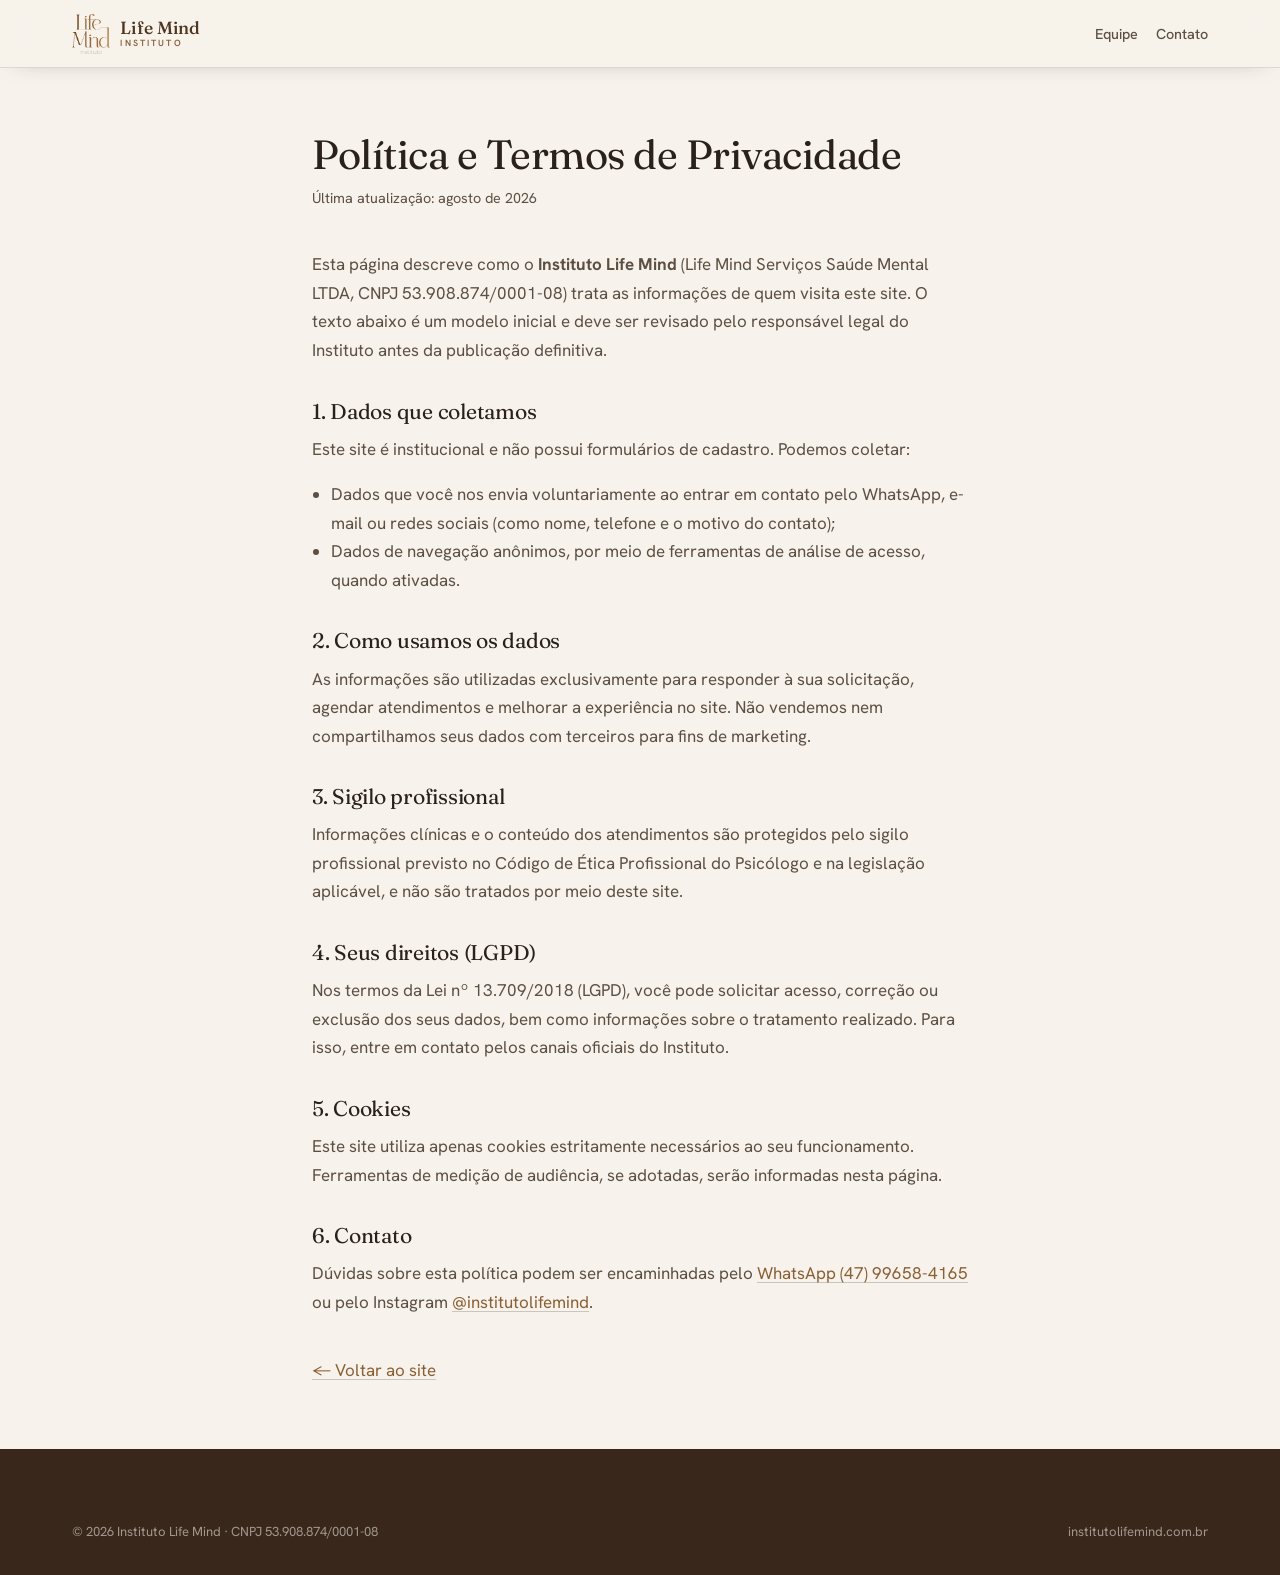
==== politica-de-privacidade.html @ fa9a7613 "Instituto Life Mind — nova versão do site Redesign estático (HTML/CSS/JS, sem build) do site institu" ====
<!doctype html>
<html lang="pt-BR">
<head>
<meta charset="utf-8">
<meta name="viewport" content="width=device-width, initial-scale=1">
<title>Política e Termos de Privacidade — Instituto Life Mind</title>
<meta name="description" content="Política de privacidade e termos de uso do site do Instituto Life Mind.">
<meta name="robots" content="noindex, follow">
<link rel="icon" href="assets/img/favicon-64.png" sizes="64x64" type="image/png">
<link rel="preconnect" href="https://fonts.googleapis.com">
<link rel="preconnect" href="https://fonts.gstatic.com" crossorigin>
<link href="https://fonts.googleapis.com/css2?family=Fraunces:opsz,wght@9..144,400;9..144,500&family=Hanken+Grotesk:wght@400;500;600&display=swap" rel="stylesheet">
<link rel="stylesheet" href="assets/css/site.css">
<style>
.legal{max-width:720px;margin-inline:auto;padding-block:clamp(2.5rem,6vw,4rem)}
.legal h1{font-size:var(--step-3);margin-bottom:.5rem}
.legal .updated{color:var(--ink-soft);font-size:.9rem;margin-bottom:2.5rem}
.legal h2{font-size:var(--step-1);margin:2.2rem 0 .7rem}
.legal p,.legal li{color:var(--ink-soft)}
.legal ul{padding-left:1.2rem}
.legal a{color:var(--bronze-700)}
</style>
</head>
<body>
<header class="site-header is-stuck">
  <div class="wrap site-header__bar">
    <a href="index.html" class="brand" aria-label="Instituto Life Mind — início">
      <img src="assets/img/logo.png" alt="" width="40" height="42">
      <span class="brand__name"><b>Life Mind</b><i>Instituto</i></span>
    </a>
    <nav class="nav nav--plain">
      <a href="index.html#equipe">Equipe</a>
      <a href="index.html#contato">Contato</a>
    </nav>
  </div>
</header>
<main class="legal wrap">
  <h1>Política e Termos de Privacidade</h1>
  <p class="updated">Última atualização: agosto de 2026</p>

  <p>Esta página descreve como o <strong>Instituto Life Mind</strong> (Life Mind Serviços Saúde Mental LTDA, CNPJ 53.908.874/0001-08) trata as informações de quem visita este site. O texto abaixo é um modelo inicial e deve ser revisado pelo responsável legal do Instituto antes da publicação definitiva.</p>

  <h2>1. Dados que coletamos</h2>
  <p>Este site é institucional e não possui formulários de cadastro. Podemos coletar:</p>
  <ul>
    <li>Dados que você nos envia voluntariamente ao entrar em contato pelo WhatsApp, e-mail ou redes sociais (como nome, telefone e o motivo do contato);</li>
    <li>Dados de navegação anônimos, por meio de ferramentas de análise de acesso, quando ativadas.</li>
  </ul>

  <h2>2. Como usamos os dados</h2>
  <p>As informações são utilizadas exclusivamente para responder à sua solicitação, agendar atendimentos e melhorar a experiência no site. Não vendemos nem compartilhamos seus dados com terceiros para fins de marketing.</p>

  <h2>3. Sigilo profissional</h2>
  <p>Informações clínicas e o conteúdo dos atendimentos são protegidos pelo sigilo profissional previsto no Código de Ética Profissional do Psicólogo e na legislação aplicável, e não são tratados por meio deste site.</p>

  <h2>4. Seus direitos (LGPD)</h2>
  <p>Nos termos da Lei nº 13.709/2018 (LGPD), você pode solicitar acesso, correção ou exclusão dos seus dados, bem como informações sobre o tratamento realizado. Para isso, entre em contato pelos canais oficiais do Instituto.</p>

  <h2>5. Cookies</h2>
  <p>Este site utiliza apenas cookies estritamente necessários ao seu funcionamento. Ferramentas de medição de audiência, se adotadas, serão informadas nesta página.</p>

  <h2>6. Contato</h2>
  <p>Dúvidas sobre esta política podem ser encaminhadas pelo <a href="https://wa.me/5547996584165" target="_blank" rel="noopener">WhatsApp (47) 99658-4165</a> ou pelo Instagram <a href="https://www.instagram.com/institutolifemind/" target="_blank" rel="noopener">@institutolifemind</a>.</p>

  <p style="margin-top:2.5rem"><a href="index.html">← Voltar ao site</a></p>
</main>
<footer class="site-footer">
  <div class="wrap"><div class="footer-legal" style="border:0;margin:0;padding:0">
    <span>© 2026 Instituto Life Mind · CNPJ 53.908.874/0001-08</span>
    <a href="index.html">institutolifemind.com.br</a>
  </div></div>
</footer>
</body>
</html>
---- assets/css/site.css ----
/* ============================================================= TOKENS */
:root{
  --ink:#2a211a;
  --ink-soft:#5c4f43;
  --brown-900:#38271a;
  --brown-800:#4e3620;
  --brown-700:#683b10;
  --bronze-700:#8a5f34;
  --bronze-600:#9a6b3c;
  --bronze-500:#af7f4a;
  --bronze-300:#cCA679;
  --sand:#ece0d0;
  --sand-soft:#f1e9dd;
  --paper:#f7f3ec;
  --white:#fff;
  --line:rgba(42,33,26,.13);
  --line-strong:rgba(42,33,26,.22);

  --maxw:1200px;
  --gutter:clamp(1.15rem,4.4vw,2rem);
  --sect:clamp(4rem,9vw,7rem);
  --radius:14px;
  --radius-sm:5px;
  --shadow:0 1px 2px rgba(42,33,26,.05),0 18px 40px -20px rgba(42,33,26,.22);
  --shadow-sm:0 1px 2px rgba(42,33,26,.05),0 8px 22px -14px rgba(42,33,26,.18);

  --f-display:"Fraunces",Georgia,"Times New Roman",serif;
  --f-body:"Hanken Grotesk",-apple-system,BlinkMacSystemFont,"Segoe UI",Roboto,sans-serif;

  --step--1:clamp(.8rem,.77rem + .12vw,.86rem);
  --step-0:1.0625rem;
  --step-1:clamp(1.15rem,1.09rem + .3vw,1.33rem);
  --step-2:clamp(1.4rem,1.28rem + .6vw,1.75rem);
  --step-3:clamp(1.85rem,1.6rem + 1.2vw,2.55rem);
  --step-4:clamp(2.4rem,1.9rem + 2.5vw,3.7rem);
}
/* ============================================================= RESET */
*,*::before,*::after{box-sizing:border-box}
html{-webkit-text-size-adjust:100%;scroll-behavior:smooth;overflow-x:clip}
@media (prefers-reduced-motion:reduce){html{scroll-behavior:auto}}
body{
  margin:0;background:var(--paper);color:var(--ink);
  font-family:var(--f-body);font-size:var(--step-0);line-height:1.68;
  font-weight:400;-webkit-font-smoothing:antialiased;
  text-underline-offset:.18em;overflow-x:hidden;
}
h1,h2,h3,h4{font-family:var(--f-display);font-weight:400;line-height:1.12;margin:0;
  letter-spacing:-.012em;font-optical-sizing:auto}
p{margin:0}
img{max-width:100%;display:block;height:auto}
a{color:inherit;text-decoration-color:var(--line-strong)}
button{font:inherit;color:inherit;cursor:pointer}
:focus-visible{outline:2.5px solid var(--bronze-600);outline-offset:3px;border-radius:3px}
::selection{background:var(--bronze-300);color:var(--brown-900)}

/* ============================================================= LAYOUT */
.wrap{max-width:var(--maxw);margin-inline:auto;padding-inline:var(--gutter)}
.wrap--wide{max-width:1320px}
.section{padding-block:var(--sect)}
.section--tint{background:var(--sand-soft)}
.section--dark{background:var(--brown-800);color:var(--sand-soft)}
.section--dark h2,.section--dark h3{color:#fff}
.eyebrow{
  font-family:var(--f-body);font-weight:600;font-size:var(--step--1);
  letter-spacing:.16em;text-transform:uppercase;color:var(--bronze-700);
  margin:0 0 1rem;display:flex;align-items:center;gap:.7em;
}
.eyebrow::before{content:"";width:1.8rem;height:1px;background:var(--bronze-500);flex:none}
.section--dark .eyebrow{color:var(--bronze-300)}
.section--dark .eyebrow::before{background:var(--bronze-300)}
.lead{font-size:var(--step-1);line-height:1.6;color:var(--ink-soft);max-width:46ch}
.section--dark .lead{color:rgba(247,243,236,.82)}
.sect-head{max-width:52ch;margin-bottom:clamp(2.5rem,5vw,3.75rem)}
.sect-head h2{font-size:var(--step-3)}
.sect-head h2+.lead,.sect-head h2+p{margin-top:1.1rem}

/* ============================================================= BUTTONS */
.btn{
  --bg:var(--brown-800);--fg:#fdf9f2;--bd:var(--brown-800);
  display:inline-flex;align-items:center;justify-content:center;gap:.55em;
  padding:.95em 1.5em;border:1px solid var(--bd);border-radius:999px;
  background:var(--bg);color:var(--fg);font-weight:600;font-size:.98rem;
  letter-spacing:.005em;text-decoration:none;
  transition:transform .16s ease,background-color .2s ease,box-shadow .2s ease;
  will-change:transform;
}
.btn svg{width:1.05em;height:1.05em;flex:none}
.btn:hover{transform:translateY(-2px);background:var(--brown-900);box-shadow:var(--shadow-sm)}
.btn:active{transform:translateY(0)}
.btn--ghost{--bg:transparent;--fg:var(--brown-800);--bd:var(--line-strong)}
.btn--ghost:hover{--bg:rgba(104,59,16,.06);background:rgba(104,59,16,.06)}
.btn--wa{--bg:var(--bronze-500);--bd:var(--bronze-500);--fg:#2a1c0c}
.btn--wa:hover{--bg:var(--bronze-600);background:var(--bronze-600)}
.section--dark .btn--ghost{--fg:#fdf9f2;--bd:rgba(255,255,255,.28)}
.section--dark .btn--ghost:hover{background:rgba(255,255,255,.09)}
@media (prefers-reduced-motion:reduce){.btn:hover{transform:none}}

.textlink{
  font-weight:600;color:var(--bronze-700);text-decoration:none;
  display:inline-flex;align-items:center;gap:.4em;
}
.textlink::after{content:"→";transition:transform .18s ease}
.textlink:hover::after{transform:translateX(4px)}
.section--dark .textlink{color:var(--bronze-300)}

/* ============================================================= HEADER */
.site-header{
  position:sticky;top:0;z-index:60;
  background:rgba(247,243,236,.97);
  border-bottom:1px solid transparent;transition:border-color .25s,background-color .25s,box-shadow .25s;
}
/* frosted glass only where no fixed drawer lives inside the header */
@media (min-width:961px){
  .site-header{background:rgba(247,243,236,.8);backdrop-filter:blur(12px);-webkit-backdrop-filter:blur(12px)}
}
.site-header.is-stuck{border-color:var(--line);box-shadow:0 6px 24px -18px rgba(42,33,26,.5)}
.site-header__bar{display:flex;align-items:center;gap:1.5rem;padding-block:.85rem;min-height:64px}
.brand{display:flex;align-items:center;gap:.65rem;text-decoration:none;flex:none}
.brand img{width:38px;height:auto}
.brand__name{display:flex;flex-direction:column;line-height:1}
.brand__name b{font-family:var(--f-display);font-weight:500;font-size:1.1rem;letter-spacing:.005em;color:var(--brown-800)}
.brand__name i{font-family:var(--f-body);font-style:normal;font-weight:600;font-size:.56rem;letter-spacing:.24em;
  text-transform:uppercase;color:var(--bronze-700);margin-top:3px}
.nav{margin-left:auto;display:flex;align-items:center;gap:1.9rem}
.nav a{text-decoration:none;font-weight:500;font-size:.96rem;color:var(--ink-soft);transition:color .16s}
.nav a:hover{color:var(--brown-800)}
.nav .btn{padding:.7em 1.15em;font-size:.9rem}
.nav-toggle{display:none}

/* compact top nav used on inner pages (no drawer) */
.nav--plain{margin-left:auto;gap:1.1rem}
.nav--plain a{font-size:.9rem}
@media (max-width:520px){.nav--plain a:not(.btn){display:none}}

@media (max-width:960px){
  .nav--drawer{position:fixed;inset:0 0 0 auto;width:min(84vw,340px);flex-direction:column;align-items:stretch;
    justify-content:center;gap:1.4rem;background:var(--paper);padding:2rem;
    transform:translateX(100%);transition:transform .34s cubic-bezier(.4,0,.2,1),visibility .34s;
    visibility:hidden;box-shadow:-30px 0 60px -30px rgba(42,33,26,.4)}
  .nav--drawer.is-open{transform:translateX(0);visibility:visible}
  .nav--drawer a{font-size:1.18rem;font-family:var(--f-display)}
  .nav--drawer .btn{margin-top:.5rem;font-family:var(--f-body)}
  .nav-toggle{display:inline-flex;margin-left:auto;background:none;border:0;padding:.4rem;
    flex-direction:column;gap:5px;z-index:70}
  .nav-toggle span{width:24px;height:2px;background:var(--brown-800);transition:.28s;border-radius:2px}
  .nav-toggle.is-open span:nth-child(1){transform:translateY(7px) rotate(45deg)}
  .nav-toggle.is-open span:nth-child(2){opacity:0}
  .nav-toggle.is-open span:nth-child(3){transform:translateY(-7px) rotate(-45deg)}
  .scrim{position:fixed;inset:0;background:rgba(42,33,26,.42);opacity:0;pointer-events:none;
    transition:opacity .3s;z-index:58}
  .scrim.is-open{opacity:1;pointer-events:auto}
  @media (prefers-reduced-motion:reduce){.nav--drawer{transition:none}}
}

/* ============================================================= HERO */
.hero{position:relative;padding-block:clamp(2.5rem,6vw,4.5rem) clamp(3.5rem,7vw,5.5rem)}
.hero__grid{display:grid;grid-template-columns:1.05fr .95fr;gap:clamp(2rem,5vw,4rem);align-items:center}
.hero__title{font-size:var(--step-4);margin:.4rem 0 0;max-width:15ch}
.hero__title em{font-style:italic;color:var(--bronze-700)}
.hero__rule{width:64px;height:2px;background:var(--bronze-500);margin:1.5rem 0;border-radius:2px}
.hero__lead{font-size:var(--step-1);color:var(--ink-soft);max-width:40ch;line-height:1.58}
.hero__cta{display:flex;flex-wrap:wrap;gap:.8rem;margin-top:2rem}
.hero__trust{display:flex;flex-wrap:wrap;gap:.6rem 1.4rem;margin-top:2.2rem;
  font-size:.9rem;color:var(--ink-soft);align-items:center}
.hero__trust span{display:inline-flex;align-items:center;gap:.5em}
.hero__trust .stars{color:var(--bronze-600);letter-spacing:.08em;font-size:.95em}
.hero__trust b{color:var(--brown-800);font-weight:700}
.hero__media{position:relative;align-self:center}
.hero__media picture{display:block}
.hero__media img{width:100%;aspect-ratio:11/10;object-fit:cover;object-position:50% 26%;
  border-radius:var(--radius);box-shadow:var(--shadow);border:1px solid var(--line)}
.hero__badge{position:absolute;left:-16px;bottom:20px;background:var(--white);
  border:1px solid var(--line);border-radius:12px;padding:.85rem 1.1rem;box-shadow:var(--shadow-sm);
  font-size:.8rem;line-height:1.32;max-width:250px;display:flex;gap:.8rem;align-items:center}
.hero__badge b{font-family:var(--f-display);font-size:2.1rem;color:var(--brown-800);line-height:1;flex:none}
@media (max-width:860px){
  .hero__grid{grid-template-columns:1fr;gap:2.4rem}
  .hero__media{order:-1;min-height:0}
  .hero__media img{aspect-ratio:16/11;height:auto}
  .hero__lead,.hero__title{max-width:none}
  .hero__badge{left:auto;right:8px;bottom:8px;max-width:60%}
}
@media (max-width:560px){.hero__badge{display:none}}

/* ============================================================= ABOUT */
.about__grid{display:grid;grid-template-columns:1fr 1fr;gap:clamp(2rem,5vw,4.5rem);align-items:center}
.about__body p+p{margin-top:1.1rem;color:var(--ink-soft)}
.about__body .eyebrow+p{color:var(--ink);font-size:var(--step-1);line-height:1.5;
  font-family:var(--f-display);letter-spacing:-.01em}
.about__collage{display:grid;grid-template-columns:1fr 1fr;gap:.9rem}
.about__collage picture{display:block;border-radius:10px;overflow:hidden;border:1px solid var(--line);
  box-shadow:var(--shadow-sm)}
.about__collage img{width:100%;height:100%;object-fit:cover;aspect-ratio:1}
.about__collage picture:nth-child(2){margin-top:2rem}
.about__collage picture:nth-child(3){margin-top:-2rem}
.stats{display:grid;grid-template-columns:repeat(4,1fr);gap:1.5rem;margin-top:clamp(3rem,6vw,4.5rem);
  border-top:1px solid var(--line);padding-top:2.2rem}
.stat b{display:block;font-family:var(--f-display);font-size:clamp(1.7rem,1.3rem+1.4vw,2.4rem);
  color:var(--brown-800);line-height:1}
.stat span{font-size:.86rem;color:var(--ink-soft);display:block;margin-top:.5rem}
@media (max-width:800px){
  .about__grid{grid-template-columns:1fr;gap:2.5rem}
  .stats{grid-template-columns:1fr 1fr;gap:1.5rem 1rem}
}

/* ============================================================= SPECIALTIES */
.spec-grid{display:grid;grid-template-columns:repeat(4,1fr);gap:1px;background:var(--line);
  border:1px solid var(--line);border-radius:var(--radius);overflow:hidden}
.spec{background:var(--paper);padding:1.7rem 1.5rem 1.9rem;display:flex;flex-direction:column;gap:.7rem;
  transition:background-color .2s}
.spec:hover{background:var(--white)}
.spec__ic{width:34px;height:34px;color:var(--bronze-600)}
.spec h3{font-size:var(--step-1);letter-spacing:-.01em}
.spec p{font-size:.92rem;color:var(--ink-soft);line-height:1.55}
.spec-note{margin-top:1.5rem;font-size:.94rem;color:var(--ink-soft)}
@media (max-width:1000px){.spec-grid{grid-template-columns:repeat(2,1fr)}}
@media (max-width:520px){.spec-grid{grid-template-columns:1fr}}

/* ============================================================= MATCHER (signature) */
.matcher{background:var(--brown-800);color:var(--sand-soft);border-radius:var(--radius);
  padding:clamp(1.8rem,4vw,3.2rem);box-shadow:var(--shadow)}
.matcher__q{margin-bottom:1.9rem}
.matcher__q:last-of-type{margin-bottom:0}
.matcher__q > p{font-family:var(--f-display);font-size:var(--step-1);margin-bottom:1rem;color:#fff}
.matcher__q > p small{font-family:var(--f-body);font-size:.8rem;font-weight:600;letter-spacing:.1em;
  text-transform:uppercase;color:var(--bronze-300);display:block;margin-bottom:.3rem}
.chips{display:flex;flex-wrap:wrap;gap:.6rem}
.chip{background:rgba(255,255,255,.06);border:1px solid rgba(255,255,255,.2);color:#fdf9f2;
  padding:.6em 1.1em;border-radius:999px;font-size:.92rem;font-weight:500;transition:.16s}
.chip:hover{border-color:var(--bronze-300);background:rgba(255,255,255,.12)}
.chip[aria-pressed="true"],.chip.is-on{background:var(--bronze-500);border-color:var(--bronze-500);
  color:#2a1c0c;font-weight:600}
.matcher__out{margin-top:2.2rem;border-top:1px solid rgba(255,255,255,.16);padding-top:1.8rem}
.matcher__out[hidden]{display:none}
.matcher__out h3{color:#fff;font-size:var(--step-1);margin-bottom:.3rem}
.matcher__out .muted{color:rgba(247,243,236,.7);font-size:.92rem;margin-bottom:1.3rem}
.match-list{display:grid;grid-template-columns:repeat(auto-fill,minmax(210px,1fr));gap:1rem}
.match-card{background:rgba(255,255,255,.05);border:1px solid rgba(255,255,255,.14);border-radius:10px;
  padding:1rem;display:flex;gap:.85rem;align-items:center;text-decoration:none;color:#fdf9f2;
  transition:.18s}
.match-card:hover{background:rgba(255,255,255,.1);transform:translateY(-2px)}
.match-card img{width:52px;height:52px;border-radius:50%;object-fit:cover;object-position:top;flex:none;
  border:1px solid rgba(255,255,255,.2)}
.match-card b{font-family:var(--f-display);font-weight:500;font-size:1.02rem;display:block}
.match-card span{font-size:.8rem;color:rgba(247,243,236,.72);display:-webkit-box;
  -webkit-line-clamp:2;-webkit-box-orient:vertical;overflow:hidden}
.matcher__fallback{margin-top:1.4rem;font-size:.92rem;color:rgba(247,243,236,.8)}
@media (prefers-reduced-motion:reduce){.match-card:hover{transform:none}}

/* ============================================================= TEAM */
.team-grid{display:grid;grid-template-columns:repeat(4,1fr);gap:clamp(1rem,2.5vw,1.7rem)}
.member{display:flex;flex-direction:column;text-decoration:none;color:inherit;
  background:var(--white);border:1px solid var(--line);border-radius:var(--radius);overflow:hidden;
  transition:transform .2s ease,box-shadow .2s ease}
.member:hover{transform:translateY(-4px);box-shadow:var(--shadow)}
.member__ph{aspect-ratio:261/340;overflow:hidden;background:var(--sand)}
.member__ph img{width:100%;height:100%;object-fit:cover;object-position:top center}
.member__b{padding:1.1rem 1.15rem 1.3rem;display:flex;flex-direction:column;gap:.35rem;flex:1}
.member__b h3{font-size:1.16rem;font-weight:500}
.member__role{font-size:.8rem;font-weight:600;letter-spacing:.06em;text-transform:uppercase;
  color:var(--bronze-700)}
.member__appr{font-family:var(--f-display);font-style:italic;font-size:.98rem;color:var(--ink-soft)}
.member__pub{margin-top:.2rem;font-size:.82rem;color:var(--ink-soft)}
.member__more{margin-top:auto;padding-top:.8rem;font-size:.86rem;font-weight:600;color:var(--bronze-700);
  display:inline-flex;align-items:center;gap:.4em}
.member:hover .member__more{gap:.7em}
@media (max-width:1000px){.team-grid{grid-template-columns:repeat(3,1fr)}}
@media (max-width:720px){.team-grid{grid-template-columns:repeat(2,1fr);gap:.9rem}
  .member__b{padding:.85rem .9rem 1rem}.member__b h3{font-size:1.02rem}}
@media (max-width:360px){.team-grid{grid-template-columns:1fr}}
@media (prefers-reduced-motion:reduce){.member:hover{transform:none}}

/* ============================================================= STEPS */
.steps{counter-reset:step;display:grid;grid-template-columns:repeat(4,1fr);gap:clamp(1.2rem,3vw,2rem)}
.step{position:relative;padding-top:2.7rem}
.step::before{counter-increment:step;content:counter(step,decimal-leading-zero);
  position:absolute;top:0;left:0;font-family:var(--f-display);font-size:1.1rem;color:var(--bronze-600);
  font-weight:500}
.step::after{content:"";position:absolute;top:.55rem;left:2.4rem;right:-1rem;height:1px;
  background:var(--line-strong)}
.step:last-child::after{display:none}
.step h3{font-size:var(--step-1);margin-bottom:.5rem;font-weight:500}
.step p{font-size:.93rem;color:var(--ink-soft);line-height:1.55}
@media (max-width:820px){
  .steps{grid-template-columns:1fr;gap:0}
  .step{padding:0 0 1.8rem 2.8rem}
  .step::before{top:.1rem}
  .step::after{top:1.6rem;bottom:0;left:.5rem;right:auto;width:1px;height:auto}
  .step:last-child{padding-bottom:0}
}

/* ============================================================= FEATURES */
.feat-grid{display:grid;grid-template-columns:repeat(3,1fr);gap:1.5rem 2rem}
.feat{display:flex;flex-direction:column;gap:.5rem;padding-top:1.3rem;
  border-top:1px solid rgba(255,255,255,.18)}
.feat h3{font-size:1.12rem;font-weight:500;color:#fff}
.feat p{font-size:.92rem;color:rgba(247,243,236,.78);line-height:1.55}
@media (max-width:900px){.feat-grid{grid-template-columns:1fr 1fr}}
@media (max-width:560px){.feat-grid{grid-template-columns:1fr}}

/* ============================================================= MODES */
.modes{display:grid;grid-template-columns:1fr 1fr;gap:1.5rem}
.mode{border:1px solid var(--line);border-radius:var(--radius);overflow:hidden;background:var(--white)}
.mode__img{aspect-ratio:16/8;overflow:hidden;background:var(--sand)}
.mode__img img{width:100%;height:100%;object-fit:cover}
.mode__b{padding:1.6rem}
.mode__b h3{font-size:var(--step-2);margin-bottom:.6rem}
.mode__b p{color:var(--ink-soft);font-size:.96rem}
.mode__b ul{margin:1rem 0 0;padding:0;list-style:none;display:flex;flex-direction:column;gap:.5rem}
.mode__b li{font-size:.9rem;padding-left:1.4rem;position:relative;color:var(--ink-soft)}
.mode__b li::before{content:"";position:absolute;left:0;top:.55em;width:.5rem;height:.5rem;
  border-radius:50%;background:var(--bronze-500)}
@media (max-width:760px){.modes{grid-template-columns:1fr}}

/* ============================================================= REVIEWS */
.rev-top{display:flex;flex-wrap:wrap;align-items:flex-end;gap:1.5rem;justify-content:space-between;
  margin-bottom:2.5rem}
.rev-score{display:flex;align-items:center;gap:1rem}
.rev-score b{font-family:var(--f-display);font-size:3rem;color:var(--brown-800);line-height:1}
.rev-score .stars{color:var(--bronze-500);font-size:1.1rem;letter-spacing:.1em}
.rev-score span{font-size:.9rem;color:var(--ink-soft);display:block;margin-top:.2rem}
.rev-grid{columns:3;column-gap:1.5rem}
.review{break-inside:avoid;margin-bottom:1.5rem;background:var(--white);border:1px solid var(--line);
  border-radius:12px;padding:1.5rem 1.5rem 1.3rem}
.review .stars{display:block;color:var(--bronze-500);font-size:.8rem;letter-spacing:.14em;line-height:1}
.review p{margin:.85rem 0 1.1rem;font-size:.95rem;line-height:1.6}
.review footer{font-size:.85rem;color:var(--ink-soft);display:flex;justify-content:space-between;gap:1rem}
.review footer b{color:var(--ink);font-weight:600}
@media (max-width:1000px){.rev-grid{columns:2}}
@media (max-width:640px){.rev-grid{columns:1}}

/* ============================================================= LOCATION */
.loc-grid{display:grid;grid-template-columns:1fr 1.1fr;gap:clamp(1.5rem,4vw,3rem);align-items:start}
.loc-facts{display:flex;flex-direction:column;gap:1.4rem}
.loc-fact{display:flex;gap:.9rem}
.loc-fact svg{width:20px;height:20px;color:var(--bronze-600);flex:none;margin-top:.2rem}
.loc-fact b{display:block;font-weight:600;margin-bottom:.15rem;font-size:.95rem}
.loc-fact p{font-size:.9rem;color:var(--ink-soft)}
.loc-map{position:relative;border-radius:var(--radius);overflow:hidden;border:1px solid var(--line);
  background:var(--sand);aspect-ratio:4/3;box-shadow:var(--shadow-sm)}
.loc-map iframe{width:100%;height:100%;border:0;display:block}
.loc-map__facade{position:absolute;inset:0;display:flex;flex-direction:column;align-items:center;
  justify-content:center;gap:.9rem;text-align:center;padding:1.5rem;border:0;width:100%;
  background:
    repeating-linear-gradient(90deg,transparent 0 46px,rgba(104,59,16,.07) 46px 48px),
    repeating-linear-gradient(0deg,transparent 0 46px,rgba(104,59,16,.07) 46px 48px),
    linear-gradient(160deg,#efe4d4,#e7d8c2);
  transition:background-color .2s}
.loc-map__facade::after{content:"";position:absolute;left:50%;top:calc(50% - 34px);width:2px;height:120px;
  transform:translateX(-50%) rotate(28deg);background:rgba(104,59,16,.14)}
.loc-map__facade svg{width:38px;height:38px;color:var(--brown-700);position:relative;
  filter:drop-shadow(0 4px 8px rgba(42,33,26,.25))}
.loc-map__facade p{font-size:.88rem;color:var(--brown-800);max-width:26ch;position:relative}
.loc-map__facade p strong{display:inline-block;background:var(--brown-800);color:#fdf9f2;
  padding:.5em 1.1em;border-radius:999px;font-weight:600;margin-bottom:.4rem}
.loc-map__facade:hover p strong{background:var(--brown-900)}
@media (max-width:800px){.loc-grid{grid-template-columns:1fr}}

/* ============================================================= FAQ */
.faq{max-width:760px;margin-inline:auto}
.faq details{border-bottom:1px solid var(--line)}
.faq summary{list-style:none;cursor:pointer;padding:1.35rem 2.5rem 1.35rem 0;position:relative;
  font-family:var(--f-display);font-size:var(--step-1);color:var(--brown-900)}
.faq summary::-webkit-details-marker{display:none}
.faq summary::after{content:"+";position:absolute;right:.2rem;top:50%;transform:translateY(-50%);
  font-family:var(--f-body);font-size:1.4rem;color:var(--bronze-600);transition:transform .25s}
.faq details[open] summary::after{transform:translateY(-50%) rotate(45deg)}
.faq details > div{padding:0 0 1.5rem;color:var(--ink-soft);font-size:.98rem;max-width:64ch}

/* ============================================================= FINAL CTA */
.final{text-align:center}
.final h2{font-size:var(--step-3);margin-bottom:1rem}
.final p{max-width:44ch;margin:0 auto 2rem;color:rgba(247,243,236,.82)}
.final .hero__cta{justify-content:center}

/* ============================================================= FOOTER */
.site-footer{background:var(--brown-900);color:rgba(247,243,236,.72);padding-block:clamp(3rem,6vw,4.5rem) 2rem;
  font-size:.9rem}
.footer-grid{display:grid;grid-template-columns:1.4fr 1fr 1fr 1.2fr;gap:2rem}
.site-footer img{width:120px;margin-bottom:1rem}
.site-footer p{line-height:1.6}
.site-footer h4{font-family:var(--f-body);font-weight:600;font-size:.78rem;letter-spacing:.14em;
  text-transform:uppercase;color:var(--bronze-300);margin-bottom:1rem}
.site-footer ul{list-style:none;padding:0;margin:0;display:flex;flex-direction:column;gap:.6rem}
.site-footer a{text-decoration:none;transition:color .16s}
.site-footer a:hover{color:#fff}
.footer-legal{border-top:1px solid rgba(255,255,255,.12);margin-top:2.5rem;padding-top:1.5rem;
  display:flex;flex-wrap:wrap;gap:.5rem 1.5rem;justify-content:space-between;font-size:.82rem;
  color:rgba(247,243,236,.55)}
@media (max-width:820px){.footer-grid{grid-template-columns:1fr 1fr}}
@media (max-width:480px){.footer-grid{grid-template-columns:1fr}}

/* ============================================================= REVEAL */
.reveal{opacity:0;transform:translateY(16px);transition:opacity .7s ease,transform .7s ease;
  transition-delay:calc(var(--i,0)*70ms)}
.reveal.is-in{opacity:1;transform:none}
@media (prefers-reduced-motion:reduce){.reveal{opacity:1;transform:none;transition:none}}

.skip{position:absolute;left:-999px;top:0;background:var(--brown-800);color:#fff;padding:.7rem 1.2rem;
  border-radius:0 0 8px 0;z-index:100}
.skip:focus{left:0}

/* floating whatsapp */
.wa-float{position:fixed;right:1.1rem;bottom:1.1rem;z-index:55;width:54px;height:54px;border-radius:50%;
  background:var(--bronze-500);color:#2a1c0c;display:flex;align-items:center;justify-content:center;
  box-shadow:var(--shadow);text-decoration:none;
  transition:transform .18s ease,opacity .3s ease,visibility .3s}
.wa-float:not(.is-shown){opacity:0;visibility:hidden;transform:translateY(12px)}
.wa-float:hover{transform:scale(1.07)}
.wa-float svg{width:26px;height:26px}
@media (prefers-reduced-motion:reduce){.wa-float:hover{transform:none}}
/* ============================================================= UTIL */
.sr-only{position:absolute;width:1px;height:1px;padding:0;margin:-1px;overflow:hidden;
  clip:rect(0 0 0 0);white-space:nowrap;border:0}

/* ============================================================= PROFILE PAGE */
.profile{padding-block:clamp(2rem,5vw,3.5rem) var(--sect)}
.crumb{font-size:.85rem;color:var(--ink-soft);margin-bottom:2rem}
.crumb a{color:var(--bronze-700);text-decoration:none}
.crumb a:hover{text-decoration:underline}
.profile__grid{display:grid;grid-template-columns:262px 1fr;gap:clamp(1.8rem,5vw,3.5rem);align-items:start}
.profile__ph{position:sticky;top:88px}
.profile__ph img{width:100%;border-radius:var(--radius);border:1px solid var(--line);box-shadow:var(--shadow);
  aspect-ratio:261/360;object-fit:cover;object-position:top center;background:var(--sand)}
.profile__role{font-size:.8rem;font-weight:600;letter-spacing:.14em;text-transform:uppercase;
  color:var(--bronze-700);margin-bottom:.6rem}
.profile h1{font-size:var(--step-3);margin-bottom:.6rem}
.profile__appr{font-family:var(--f-display);font-style:italic;font-size:var(--step-1);color:var(--ink-soft);
  margin-bottom:1.6rem}
.profile__tags{display:flex;flex-wrap:wrap;gap:.5rem;margin-bottom:1.8rem}
.tag{background:var(--sand-soft);border:1px solid var(--line);border-radius:999px;padding:.4em 1em;
  font-size:.83rem;color:var(--ink-soft)}
.profile__bio p{margin-bottom:1.1rem;color:var(--ink-soft)}
.profile__bio p:first-child{color:var(--ink);font-size:var(--step-1);font-family:var(--f-display);
  line-height:1.5;letter-spacing:-.01em}
.profile__quote{border-left:2px solid var(--bronze-500);padding:.3rem 0 .3rem 1.3rem;margin:1.8rem 0;
  font-family:var(--f-display);font-style:italic;font-size:var(--step-1);color:var(--brown-800);line-height:1.5}
.profile__cta{margin-top:2rem;display:flex;flex-wrap:wrap;gap:.8rem}
.profile__back{display:inline-block;margin-top:2.5rem;font-weight:600;color:var(--bronze-700);
  text-decoration:none}
.profile__back:hover{text-decoration:underline}
@media (max-width:720px){
  .profile__grid{grid-template-columns:1fr}
  .profile__ph{position:static;max-width:260px}
}
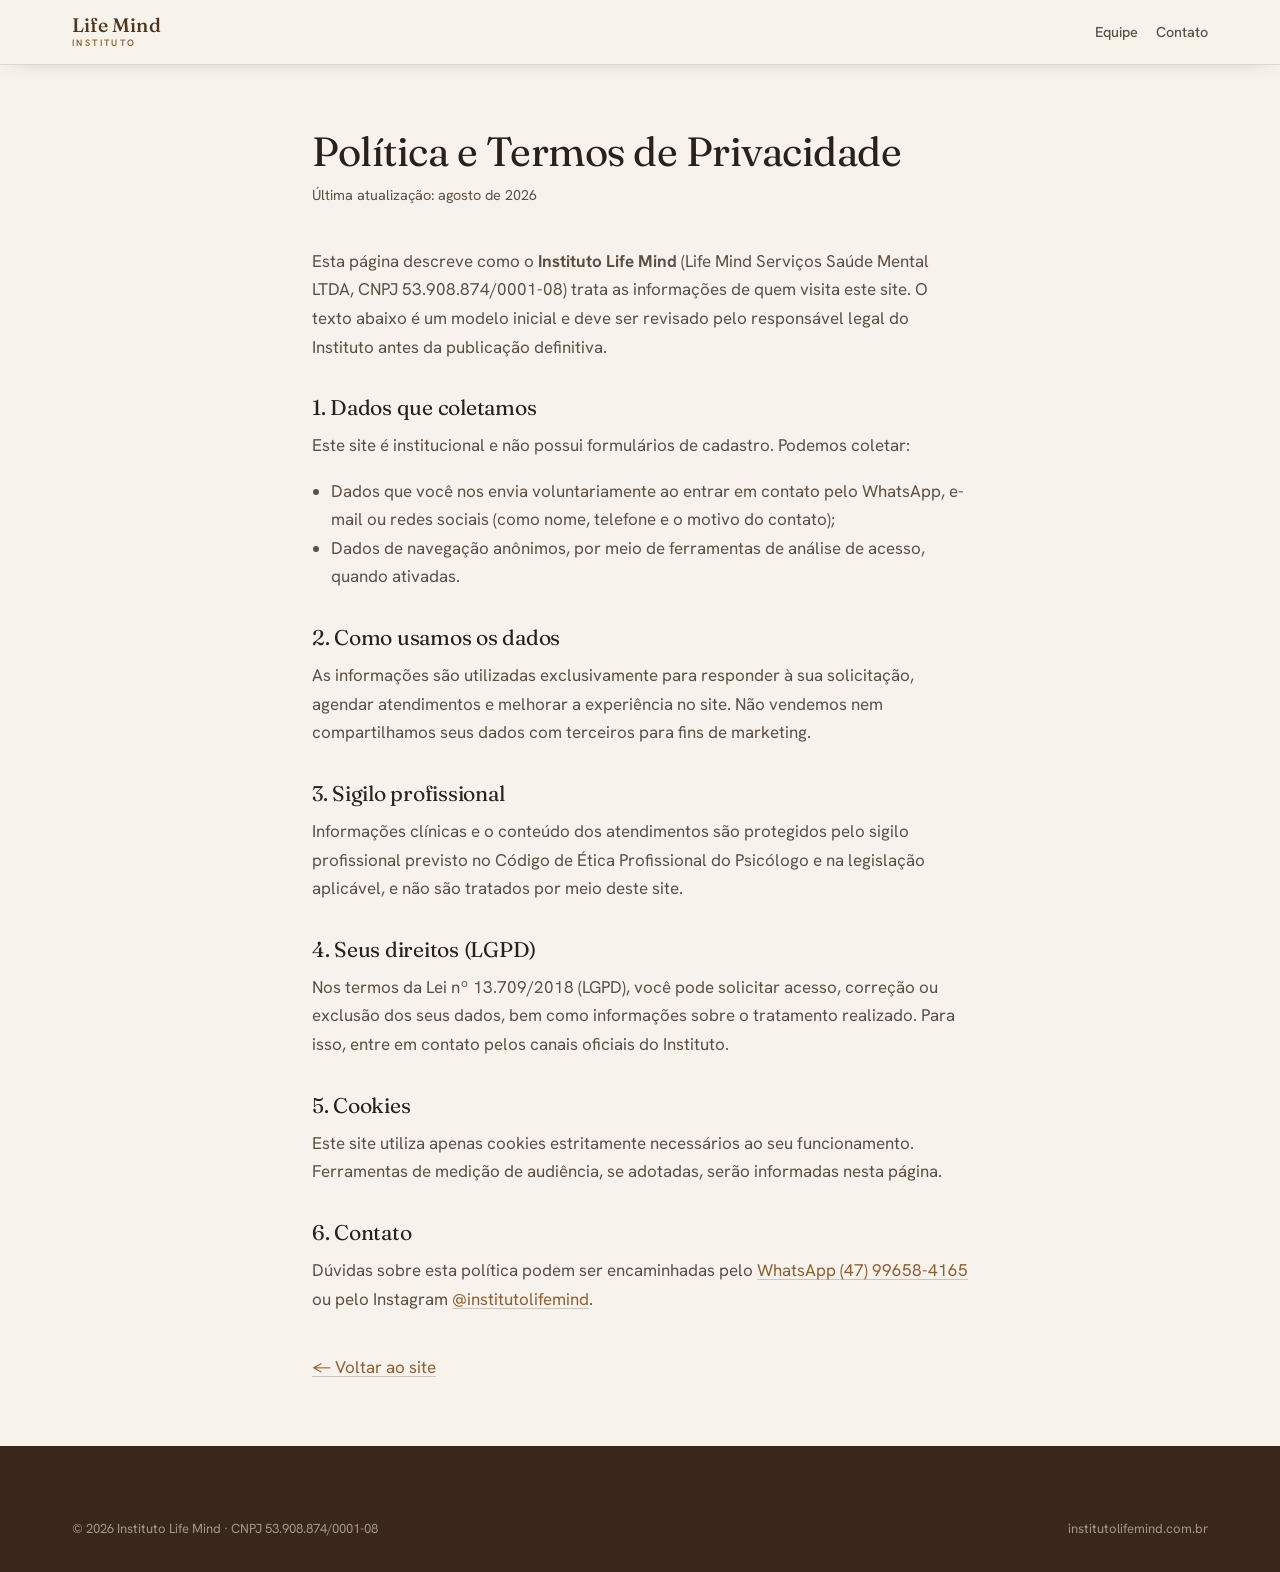
==== commit 4a4998b5: "Responsividade + hero mostra a equipe inteira - Hero: foto da equipe sempre completa (nada cortado) " ====
--- a/politica-de-privacidade.html
+++ b/politica-de-privacidade.html
@@ -25,7 +25,6 @@
 <header class="site-header is-stuck">
   <div class="wrap site-header__bar">
     <a href="index.html" class="brand" aria-label="Instituto Life Mind — início">
-      <img src="assets/img/logo.png" alt="" width="40" height="42">
       <span class="brand__name"><b>Life Mind</b><i>Instituto</i></span>
     </a>
     <nav class="nav nav--plain">
--- a/assets/css/site.css
+++ b/assets/css/site.css
@@ -57,6 +57,7 @@
 .wrap{max-width:var(--maxw);margin-inline:auto;padding-inline:var(--gutter)}
 .wrap--wide{max-width:1320px}
 .section{padding-block:var(--sect)}
+section[id],.hero[id]{scroll-margin-top:84px}
 .section--tint{background:var(--sand-soft)}
 .section--dark{background:var(--brown-800);color:var(--sand-soft)}
 .section--dark h2,.section--dark h3{color:#fff}
@@ -115,11 +116,11 @@
 }
 .site-header.is-stuck{border-color:var(--line);box-shadow:0 6px 24px -18px rgba(42,33,26,.5)}
 .site-header__bar{display:flex;align-items:center;gap:1.5rem;padding-block:.85rem;min-height:64px}
-.brand{display:flex;align-items:center;gap:.65rem;text-decoration:none;flex:none}
+.brand{display:flex;align-items:center;text-decoration:none;flex:none}
 .brand img{width:38px;height:auto}
 .brand__name{display:flex;flex-direction:column;line-height:1}
-.brand__name b{font-family:var(--f-display);font-weight:500;font-size:1.1rem;letter-spacing:.005em;color:var(--brown-800)}
-.brand__name i{font-family:var(--f-body);font-style:normal;font-weight:600;font-size:.56rem;letter-spacing:.24em;
+.brand__name b{font-family:var(--f-display);font-weight:500;font-size:1.22rem;letter-spacing:.01em;color:var(--brown-800)}
+.brand__name i{font-family:var(--f-body);font-style:normal;font-weight:600;font-size:.58rem;letter-spacing:.26em;
   text-transform:uppercase;color:var(--bronze-700);margin-top:3px}
 .nav{margin-left:auto;display:flex;align-items:center;gap:1.9rem}
 .nav a{text-decoration:none;font-weight:500;font-size:.96rem;color:var(--ink-soft);transition:color .16s}
@@ -153,34 +154,42 @@
 }
 
 /* ============================================================= HERO */
-.hero{position:relative;padding-block:clamp(2.5rem,6vw,4.5rem) clamp(3.5rem,7vw,5.5rem)}
-.hero__grid{display:grid;grid-template-columns:1.05fr .95fr;gap:clamp(2rem,5vw,4rem);align-items:center}
-.hero__title{font-size:var(--step-4);margin:.4rem 0 0;max-width:15ch}
+.hero{position:relative;padding-block:clamp(1.75rem,5vw,3.25rem) clamp(2.5rem,6vw,4.25rem)}
+.hero__text{max-width:46rem}
+.hero__title{font-size:var(--step-4);margin:.35rem 0 0}
 .hero__title em{font-style:italic;color:var(--bronze-700)}
-.hero__rule{width:64px;height:2px;background:var(--bronze-500);margin:1.5rem 0;border-radius:2px}
-.hero__lead{font-size:var(--step-1);color:var(--ink-soft);max-width:40ch;line-height:1.58}
-.hero__cta{display:flex;flex-wrap:wrap;gap:.8rem;margin-top:2rem}
-.hero__trust{display:flex;flex-wrap:wrap;gap:.6rem 1.4rem;margin-top:2.2rem;
-  font-size:.9rem;color:var(--ink-soft);align-items:center}
+.hero__rule{width:60px;height:2px;background:var(--bronze-500);margin:1.35rem 0;border-radius:2px}
+.hero__lead{font-size:var(--step-1);color:var(--ink-soft);max-width:46ch;line-height:1.56}
+.hero__cta{display:flex;flex-wrap:wrap;gap:.7rem;margin-top:1.9rem}
+.hero__trust{display:flex;flex-wrap:wrap;gap:.5rem 1.3rem;margin-top:1.9rem;
+  font-size:.88rem;color:var(--ink-soft);align-items:center}
 .hero__trust span{display:inline-flex;align-items:center;gap:.5em}
 .hero__trust .stars{color:var(--bronze-600);letter-spacing:.08em;font-size:.95em}
 .hero__trust b{color:var(--brown-800);font-weight:700}
-.hero__media{position:relative;align-self:center}
-.hero__media picture{display:block}
-.hero__media img{width:100%;aspect-ratio:11/10;object-fit:cover;object-position:50% 26%;
-  border-radius:var(--radius);box-shadow:var(--shadow);border:1px solid var(--line)}
-.hero__badge{position:absolute;left:-16px;bottom:20px;background:var(--white);
-  border:1px solid var(--line);border-radius:12px;padding:.85rem 1.1rem;box-shadow:var(--shadow-sm);
-  font-size:.8rem;line-height:1.32;max-width:250px;display:flex;gap:.8rem;align-items:center}
-.hero__badge b{font-family:var(--f-display);font-size:2.1rem;color:var(--brown-800);line-height:1;flex:none}
-@media (max-width:860px){
-  .hero__grid{grid-template-columns:1fr;gap:2.4rem}
-  .hero__media{order:-1;min-height:0}
-  .hero__media img{aspect-ratio:16/11;height:auto}
-  .hero__lead,.hero__title{max-width:none}
-  .hero__badge{left:auto;right:8px;bottom:8px;max-width:60%}
-}
-@media (max-width:560px){.hero__badge{display:none}}
+.hero__figure{margin:clamp(1.9rem,4.5vw,3rem) 0 0;max-width:58rem}
+.hero__img{width:100%;height:auto;display:block;border-radius:var(--radius);
+  border:1px solid var(--line);box-shadow:var(--shadow);background:var(--sand)}
+.hero__cap{margin:.9rem 0 0;font-size:.9rem;color:var(--ink-soft);
+  display:flex;align-items:baseline;gap:.55em}
+.hero__cap b{font-family:var(--f-display);font-weight:500;font-size:1.35rem;color:var(--brown-800);
+  line-height:1;transform:translateY(.08em)}
+@media (max-width:640px){
+  .hero__cap{font-size:.84rem}
+  .hero__cap b{font-size:1.2rem}
+}
+/* tablet: keep the stacked hero from getting too tall */
+@media (min-width:760px) and (max-width:1079px){
+  .hero__figure{max-width:34rem}
+}
+/* side-by-side on wide screens — nobody cropped, hero stays compact */
+@media (min-width:1080px){
+  .hero{display:grid;grid-template-columns:minmax(0,1fr) minmax(0,1.12fr);
+    column-gap:clamp(2.25rem,3.5vw,3.75rem);align-items:center}
+  .hero__text{max-width:37rem}
+  .hero__figure{margin:0;max-width:none;align-self:center}
+  .hero__title{font-size:clamp(2.5rem,1.2rem + 1.9vw,3.15rem);max-width:15ch}
+  .hero__lead{max-width:42ch}
+}
 
 /* ============================================================= ABOUT */
 .about__grid{display:grid;grid-template-columns:1fr 1fr;gap:clamp(2rem,5vw,4.5rem);align-items:center}
@@ -191,16 +200,23 @@
 .about__collage picture{display:block;border-radius:10px;overflow:hidden;border:1px solid var(--line);
   box-shadow:var(--shadow-sm)}
 .about__collage img{width:100%;height:100%;object-fit:cover;aspect-ratio:1}
-.about__collage picture:nth-child(2){margin-top:2rem}
-.about__collage picture:nth-child(3){margin-top:-2rem}
+@media (min-width:900px){
+  .about__collage picture:nth-child(2){margin-top:1.6rem}
+  .about__collage picture:nth-child(3){margin-top:-1.6rem}
+}
 .stats{display:grid;grid-template-columns:repeat(4,1fr);gap:1.5rem;margin-top:clamp(3rem,6vw,4.5rem);
   border-top:1px solid var(--line);padding-top:2.2rem}
 .stat b{display:block;font-family:var(--f-display);font-size:clamp(1.7rem,1.3rem+1.4vw,2.4rem);
   color:var(--brown-800);line-height:1}
 .stat span{font-size:.86rem;color:var(--ink-soft);display:block;margin-top:.5rem}
-@media (max-width:800px){
-  .about__grid{grid-template-columns:1fr;gap:2.5rem}
-  .stats{grid-template-columns:1fr 1fr;gap:1.5rem 1rem}
+@media (max-width:860px){
+  .about__grid{grid-template-columns:1fr;gap:2.4rem}
+}
+@media (max-width:820px){
+  .stats{grid-template-columns:1fr 1fr;gap:1.6rem 1.2rem}
+}
+@media (max-width:360px){
+  .stats{grid-template-columns:1fr;gap:1.2rem}
 }
 
 /* ============================================================= SPECIALTIES */
@@ -213,8 +229,9 @@
 .spec h3{font-size:var(--step-1);letter-spacing:-.01em}
 .spec p{font-size:.92rem;color:var(--ink-soft);line-height:1.55}
 .spec-note{margin-top:1.5rem;font-size:.94rem;color:var(--ink-soft)}
-@media (max-width:1000px){.spec-grid{grid-template-columns:repeat(2,1fr)}}
-@media (max-width:520px){.spec-grid{grid-template-columns:1fr}}
+@media (max-width:1080px){.spec-grid{grid-template-columns:repeat(2,1fr)}}
+@media (max-width:560px){.spec-grid{grid-template-columns:1fr}
+  .spec{padding:1.4rem 1.3rem 1.5rem}}
 
 /* ============================================================= MATCHER (signature) */
 .matcher{background:var(--brown-800);color:var(--sand-soft);border-radius:var(--radius);
@@ -256,18 +273,26 @@
 .member__ph{aspect-ratio:261/340;overflow:hidden;background:var(--sand)}
 .member__ph img{width:100%;height:100%;object-fit:cover;object-position:top center}
 .member__b{padding:1.1rem 1.15rem 1.3rem;display:flex;flex-direction:column;gap:.35rem;flex:1}
-.member__b h3{font-size:1.16rem;font-weight:500}
+.member__b h3{font-size:1.16rem;font-weight:500;text-wrap:balance}
 .member__role{font-size:.8rem;font-weight:600;letter-spacing:.06em;text-transform:uppercase;
   color:var(--bronze-700)}
-.member__appr{font-family:var(--f-display);font-style:italic;font-size:.98rem;color:var(--ink-soft)}
-.member__pub{margin-top:.2rem;font-size:.82rem;color:var(--ink-soft)}
+.member__appr{font-family:var(--f-display);font-style:italic;font-size:.98rem;color:var(--ink-soft);
+  display:-webkit-box;-webkit-line-clamp:2;-webkit-box-orient:vertical;overflow:hidden}
+.member__pub{margin-top:.2rem;font-size:.82rem;color:var(--ink-soft);
+  display:-webkit-box;-webkit-line-clamp:2;-webkit-box-orient:vertical;overflow:hidden}
 .member__more{margin-top:auto;padding-top:.8rem;font-size:.86rem;font-weight:600;color:var(--bronze-700);
   display:inline-flex;align-items:center;gap:.4em}
 .member:hover .member__more{gap:.7em}
-@media (max-width:1000px){.team-grid{grid-template-columns:repeat(3,1fr)}}
-@media (max-width:720px){.team-grid{grid-template-columns:repeat(2,1fr);gap:.9rem}
-  .member__b{padding:.85rem .9rem 1rem}.member__b h3{font-size:1.02rem}}
-@media (max-width:360px){.team-grid{grid-template-columns:1fr}}
+@media (max-width:1120px){.team-grid{grid-template-columns:repeat(3,1fr)}}
+@media (max-width:860px){.team-grid{grid-template-columns:repeat(2,1fr);gap:1rem}}
+@media (max-width:540px){
+  .team-grid{grid-template-columns:1fr;gap:.75rem}
+  .member{flex-direction:row;align-items:stretch}
+  .member__ph{aspect-ratio:auto;width:36%;max-width:150px;min-height:100%;flex:none;align-self:stretch}
+  .member__b{padding:.9rem 1rem;gap:.3rem}
+  .member__b h3{font-size:1.08rem}
+  .member__more{padding-top:.6rem}
+}
 @media (prefers-reduced-motion:reduce){.member:hover{transform:none}}
 
 /* ============================================================= STEPS */
@@ -366,6 +391,112 @@
   font-family:var(--f-body);font-size:1.4rem;color:var(--bronze-600);transition:transform .25s}
 .faq details[open] summary::after{transform:translateY(-50%) rotate(45deg)}
 .faq details > div{padding:0 0 1.5rem;color:var(--ink-soft);font-size:.98rem;max-width:64ch}
+
+/* ============================================================= CONTEÚDO / VÍDEOS */
+.conteudo__head{display:flex;flex-wrap:wrap;align-items:flex-end;justify-content:space-between;
+  gap:1.2rem 2rem;margin-bottom:clamp(2rem,4vw,3rem)}
+.conteudo__head > div{max-width:44ch}
+.conteudo__head h2{font-size:var(--step-3)}
+.conteudo__head .lead{margin-top:1rem}
+
+.vloop{position:relative;display:flex;align-items:center;gap:.7rem}
+.vloop__mask{flex:1;min-width:0}
+.vloop__track{list-style:none;margin:0;padding:.6rem .2rem 1rem;display:flex;
+  gap:clamp(.9rem,2vw,1.4rem);overflow-x:auto;overflow-y:hidden;scrollbar-width:none;
+  -webkit-overflow-scrolling:touch;overscroll-behavior-x:contain;cursor:grab}
+.vloop__track::-webkit-scrollbar{display:none}
+.vloop__track.is-grabbing{cursor:grabbing;scroll-snap-type:none}
+.vloop__track img{pointer-events:none}
+.vloop__nav{flex:none;width:44px;height:44px;border-radius:50%;border:1px solid rgba(255,255,255,.22);
+  background:rgba(255,255,255,.06);color:#fdf9f2;display:flex;align-items:center;justify-content:center;
+  cursor:pointer;transition:background-color .18s,transform .18s;z-index:3}
+.vloop__nav svg{width:20px;height:20px}
+.vloop__nav:hover{background:rgba(255,255,255,.16);transform:scale(1.06)}
+@media (max-width:620px){ .vloop__nav{display:none} }
+
+.vcard{flex:0 0 auto;width:clamp(216px,62vw,258px)}
+@media (min-width:560px){.vcard{width:clamp(224px,30vw,258px)}}
+.vcard__btn{display:block;width:100%;padding:0;border:1px solid rgba(255,255,255,.12);border-radius:var(--radius);
+  overflow:hidden;background:var(--brown-900);cursor:pointer;position:relative;
+  transition:transform .2s ease,box-shadow .2s ease}
+.vcard__btn:hover{transform:translateY(-4px);box-shadow:var(--shadow)}
+.vcard--featured .vcard__btn{border-color:var(--bronze-500);box-shadow:0 0 0 1px var(--bronze-500)}
+.vcard__media{display:block;position:relative;overflow:hidden;aspect-ratio:720/1040;
+  background-size:cover;background-position:center top;background-repeat:no-repeat;background-color:#241a10}
+.vcard__media::after{content:"";position:absolute;inset:0;
+  background:linear-gradient(180deg,rgba(26,17,9,.28) 0%,rgba(26,17,9,0) 24%,rgba(20,13,7,.32) 46%,rgba(15,9,4,.97) 92%)}
+.vcard__dur{position:absolute;top:.6rem;right:.6rem;z-index:2;background:rgba(20,14,8,.7);
+  color:#fff;font-size:.72rem;font-weight:600;padding:.25em .6em;border-radius:999px;letter-spacing:.02em;
+  backdrop-filter:blur(3px)}
+.vcard__tag{position:absolute;top:.6rem;left:.6rem;z-index:2;background:var(--bronze-500);
+  color:#2a1c0c;font-size:.68rem;font-weight:700;text-transform:uppercase;letter-spacing:.1em;
+  padding:.3em .7em;border-radius:999px}
+.vcard__play{position:absolute;left:50%;top:44%;transform:translate(-50%,-50%);z-index:2;
+  width:52px;height:52px;border-radius:50%;background:rgba(247,243,236,.92);display:flex;
+  align-items:center;justify-content:center;transition:transform .2s,background-color .2s}
+.vcard__play svg{width:20px;height:20px;color:var(--brown-800);margin-left:3px}
+.vcard__btn:hover .vcard__play{transform:translate(-50%,-50%) scale(1.08);background:#fff}
+.vcard__txt{position:absolute;left:0;right:0;bottom:0;z-index:2;padding:1rem .95rem 1.15rem;text-align:left}
+.vcard__kicker{font-size:.64rem;font-weight:700;text-transform:uppercase;letter-spacing:.14em;
+  color:#fdf1e2;margin-bottom:.4rem;display:inline-flex;align-items:center;gap:.45em}
+.vcard__kicker::before{content:"";width:.5rem;height:1px;background:var(--bronze-500)}
+.vcard__title{font-family:var(--f-display);font-weight:500;font-size:1.04rem;line-height:1.22;color:#fff;
+  display:-webkit-box;-webkit-line-clamp:3;-webkit-box-orient:vertical;overflow:hidden;
+  text-shadow:0 1px 12px rgba(20,13,7,.5)}
+.vcard__who{display:flex;align-items:center;gap:.45rem;margin-top:.55rem;font-size:.76rem;
+  color:rgba(247,243,236,.85)}
+.vcard__who img{width:22px;height:22px;border-radius:50%;object-fit:cover;object-position:top;
+  border:1px solid rgba(255,255,255,.35)}
+
+@media (prefers-reduced-motion:reduce){.vcard__btn:hover{transform:none}}
+
+/* ---- popup carousel ---- */
+.vpop{position:fixed;inset:0;z-index:130;display:grid;place-items:center;
+  padding:clamp(.6rem,2.5vw,1.5rem);background:rgba(18,12,6,.9);backdrop-filter:blur(6px)}
+.vpop[hidden]{display:none}
+.vpop__stagewrap{display:flex;flex-direction:column;align-items:center;gap:.9rem;
+  width:min(calc(82vh * 9 / 16),94vw)}
+.vpop__viewport{position:relative;width:100%;aspect-ratio:9/16;max-height:74vh;overflow:hidden;
+  border-radius:16px;background:#000;box-shadow:0 40px 90px -25px rgba(0,0,0,.7);touch-action:pan-y}
+.vpop__track{list-style:none;margin:0;padding:0;display:flex;height:100%;width:100%;will-change:transform}
+.vpop__slide{position:relative;flex:0 0 100%;height:100%;background:#000}
+.vpop__slide video{width:100%;height:100%;object-fit:contain;display:block;background:#000}
+.vpop__tap{position:absolute;left:0;right:0;top:0;bottom:56px;z-index:2;border:0;background:transparent;
+  cursor:pointer}
+.vpop__bar{display:flex;flex-wrap:wrap;align-items:center;justify-content:center;gap:.5rem .9rem;
+  width:100%;text-align:center}
+.vpop__label{font-size:.7rem;font-weight:700;text-transform:uppercase;letter-spacing:.13em;color:var(--bronze-300)}
+.vpop__bar .btn{font-size:.84rem;padding:.6em 1.05em}
+.vpop__thumbs{list-style:none;margin:0;padding:.2rem;display:flex;gap:.5rem;max-width:100%;
+  overflow-x:auto;scrollbar-width:none}
+.vpop__thumbs::-webkit-scrollbar{display:none}
+.vpop__thumbs button{position:relative;flex:none;width:44px;height:66px;padding:0;border:0;border-radius:7px;
+  overflow:hidden;cursor:pointer;opacity:.5;transition:opacity .18s,outline-color .18s;
+  outline:2px solid transparent;outline-offset:2px;background:#000}
+.vpop__thumbs button img{width:100%;height:100%;object-fit:cover;display:block}
+.vpop__thumbs button span{position:absolute;left:0;right:0;bottom:0;font-size:.56rem;font-weight:700;
+  color:#fff;background:linear-gradient(180deg,transparent,rgba(0,0,0,.75));padding:.5em .2em .2em}
+.vpop__thumbs button.is-on{opacity:1;outline-color:var(--bronze-500)}
+.vpop__thumbs button:hover{opacity:.85}
+
+.vpop__close{position:absolute;top:clamp(.5rem,2vw,1.1rem);right:clamp(.5rem,2vw,1.1rem);z-index:6;
+  width:42px;height:42px;border-radius:50%;background:var(--white);border:0;color:var(--brown-900);
+  display:flex;align-items:center;justify-content:center;cursor:pointer;box-shadow:var(--shadow-sm);
+  transition:transform .16s}
+.vpop__close svg{width:20px;height:20px}
+.vpop__close:hover{transform:scale(1.07)}
+.vpop__arrow{position:absolute;top:50%;transform:translateY(-50%);z-index:6;width:48px;height:48px;
+  border-radius:50%;border:1px solid rgba(255,255,255,.24);background:rgba(255,255,255,.1);color:#fff;
+  display:flex;align-items:center;justify-content:center;cursor:pointer;transition:background-color .18s}
+.vpop__arrow svg{width:22px;height:22px}
+.vpop__arrow:hover{background:rgba(255,255,255,.22)}
+.vpop__arrow--prev{left:clamp(.5rem,3vw,2rem)}
+.vpop__arrow--next{right:clamp(.5rem,3vw,2rem)}
+@media (max-width:720px){
+  .vpop__arrow{width:42px;height:42px;top:auto;bottom:calc(50% + 12vh)}
+  .vpop__arrow--prev{left:.5rem}.vpop__arrow--next{right:.5rem}
+}
+@media (prefers-reduced-motion:reduce){.vpop{backdrop-filter:none}}
 
 /* ============================================================= FINAL CTA */
 .final{text-align:center}
